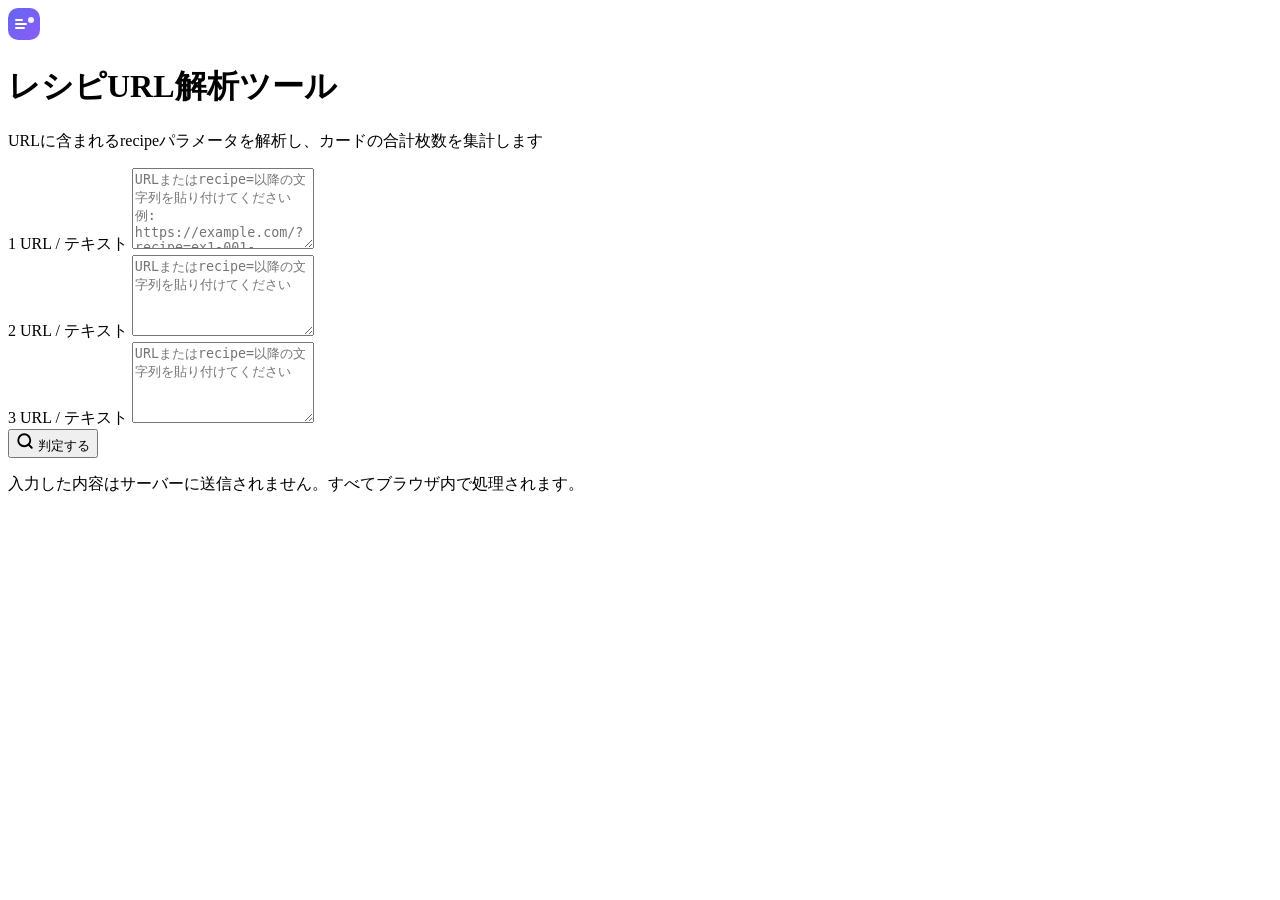
==== index.html @ e498e8b6 "Create index.html" ====
<!DOCTYPE html>
<html lang="ja">
<head>
  <meta charset="UTF-8" />
  <meta name="viewport" content="width=device-width, initial-scale=1.0" />
  <title>レシピURL解析ツール</title>
  <meta name="description" content="複数のレシピURLを入力してカード枚数を集計・解析するツールです。" />
  <link rel="preconnect" href="https://fonts.googleapis.com" />
  <link rel="preconnect" href="https://fonts.gstatic.com" crossorigin />
  <link href="https://fonts.googleapis.com/css2?family=Noto+Sans+JP:wght@400;500;700&family=Inter:wght@400;500;600;700&display=swap" rel="stylesheet" />
  <link rel="stylesheet" href="style.css" />
</head>
<body>
  <div class="bg-orb orb-1"></div>
  <div class="bg-orb orb-2"></div>
  <div class="bg-orb orb-3"></div>

  <div class="container">
    <header class="page-header">
      <div class="logo-icon">
        <svg width="32" height="32" viewBox="0 0 32 32" fill="none" xmlns="http://www.w3.org/2000/svg">
          <rect width="32" height="32" rx="10" fill="url(#grad1)"/>
          <path d="M8 12h6M8 16h10M8 20h8" stroke="white" stroke-width="2" stroke-linecap="round"/>
          <circle cx="23" cy="12" r="3" fill="white" fill-opacity="0.9"/>
          <defs>
            <linearGradient id="grad1" x1="0" y1="0" x2="32" y2="32" gradientUnits="userSpaceOnUse">
              <stop stop-color="#6366f1"/>
              <stop offset="1" stop-color="#8b5cf6"/>
            </linearGradient>
          </defs>
        </svg>
      </div>
      <div>
        <h1 class="page-title">レシピURL解析ツール</h1>
        <p class="page-subtitle">URLに含まれるrecipeパラメータを解析し、カードの合計枚数を集計します</p>
      </div>
    </header>

    <main class="card">
      <form id="analyzeForm" novalidate>
        <div class="input-group">
          <label class="input-label" for="url1">
            <span class="label-num">1</span>
            URL / テキスト
          </label>
          <textarea
            id="url1"
            class="textarea"
            placeholder="URLまたはrecipe=以降の文字列を貼り付けてください&#10;例: https://example.com/?recipe=ex1-001-p12_ex2-003-p23"
            rows="5"
            spellcheck="false"
          ></textarea>
        </div>

        <div class="input-group">
          <label class="input-label" for="url2">
            <span class="label-num">2</span>
            URL / テキスト
          </label>
          <textarea
            id="url2"
            class="textarea"
            placeholder="URLまたはrecipe=以降の文字列を貼り付けてください"
            rows="5"
            spellcheck="false"
          ></textarea>
        </div>

        <div class="input-group">
          <label class="input-label" for="url3">
            <span class="label-num">3</span>
            URL / テキスト
          </label>
          <textarea
            id="url3"
            class="textarea"
            placeholder="URLまたはrecipe=以降の文字列を貼り付けてください"
            rows="5"
            spellcheck="false"
          ></textarea>
        </div>

        <div class="error-msg" id="errorMsg" role="alert" aria-live="polite"></div>

        <button type="submit" class="btn-primary" id="analyzeBtn">
          <svg width="18" height="18" viewBox="0 0 24 24" fill="none" stroke="currentColor" stroke-width="2.5" stroke-linecap="round" stroke-linejoin="round">
            <circle cx="11" cy="11" r="8"/>
            <path d="m21 21-4.35-4.35"/>
          </svg>
          判定する
        </button>
      </form>
    </main>

    <footer class="page-footer">
      <p>入力した内容はサーバーに送信されません。すべてブラウザ内で処理されます。</p>
    </footer>
  </div>

  <script>
    document.getElementById('analyzeForm').addEventListener('submit', function (e) {
      e.preventDefault();

      const inputs = [
        document.getElementById('url1').value.trim(),
        document.getElementById('url2').value.trim(),
        document.getElementById('url3').value.trim(),
      ];

      const nonEmpty = inputs.filter(v => v.length > 0);
      const errorEl = document.getElementById('errorMsg');

      if (nonEmpty.length === 0) {
        errorEl.textContent = '少なくとも1つのURLまたはテキストを入力してください。';
        errorEl.classList.add('visible');
        return;
      }

      errorEl.classList.remove('visible');

      // Store inputs in sessionStorage and navigate
      sessionStorage.setItem('recipeInputs', JSON.stringify(inputs));
      window.location.href = 'result.html';
    });

    // Clear any previous results
    sessionStorage.removeItem('recipeInputs');
  </script>
</body>
</html>
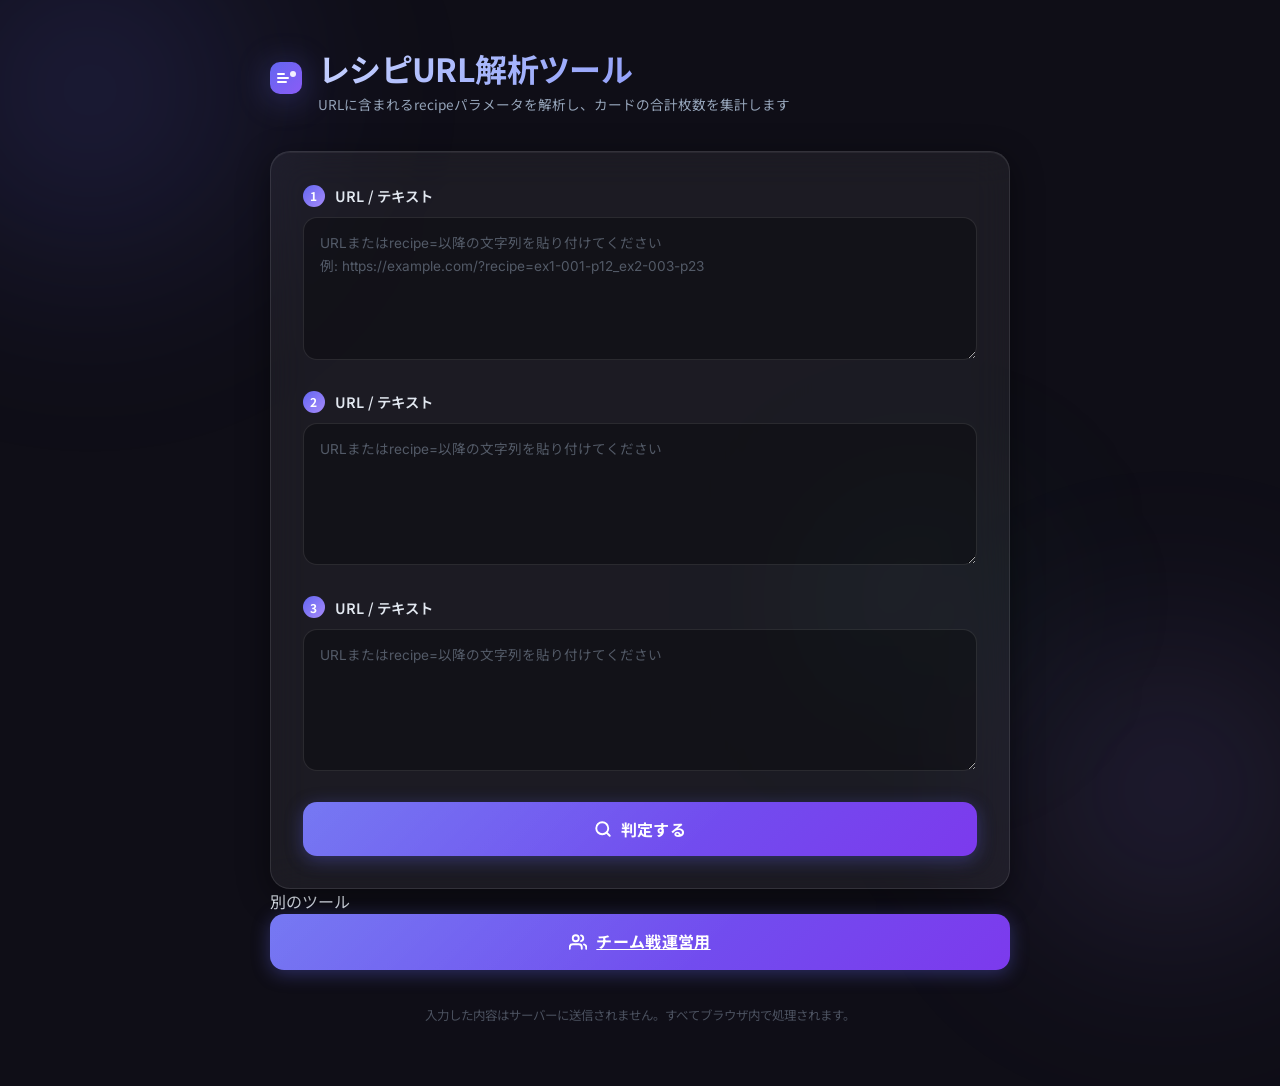
==== commit 4453891b: "Update index.html" ====
--- a/index.html
+++ b/index.html
@@ -92,6 +92,19 @@
       </form>
     </main>
 
+    <div class="tool-nav">
+      <p class="tool-nav-label">別のツール</p>
+      <a href="team.html" class="btn-primary btn-primary--team btn-team-link" id="teamNavLink">
+        <svg width="18" height="18" viewBox="0 0 24 24" fill="none" stroke="currentColor" stroke-width="2.5" stroke-linecap="round" stroke-linejoin="round">
+          <path d="M17 21v-2a4 4 0 0 0-4-4H5a4 4 0 0 0-4 4v2"/>
+          <circle cx="9" cy="7" r="4"/>
+          <path d="M23 21v-2a4 4 0 0 0-3-3.87"/>
+          <path d="M16 3.13a4 4 0 0 1 0 7.75"/>
+        </svg>
+        チーム戦運営用
+      </a>
+    </div>
+
     <footer class="page-footer">
       <p>入力した内容はサーバーに送信されません。すべてブラウザ内で処理されます。</p>
     </footer>
--- a/style.css
+++ b/style.css
@@ -0,0 +1,492 @@
+/* ===== Reset & Base ===== */
+*, *::before, *::after {
+  box-sizing: border-box;
+  margin: 0;
+  padding: 0;
+}
+
+:root {
+  --color-bg: #0f0e17;
+  --color-surface: rgba(255, 255, 255, 0.055);
+  --color-surface-hover: rgba(255, 255, 255, 0.09);
+  --color-border: rgba(255, 255, 255, 0.1);
+  --color-primary: #6366f1;
+  --color-primary-light: #818cf8;
+  --color-primary-glow: rgba(99, 102, 241, 0.35);
+  --color-accent: #a78bfa;
+  --color-text: #e2e8f0;
+  --color-text-muted: #94a3b8;
+  --color-high: #f59e0b;
+  --color-high-bg: rgba(245, 158, 11, 0.12);
+  --color-high-border: rgba(245, 158, 11, 0.35);
+  --color-success: #34d399;
+  --color-error: #f87171;
+  --color-error-bg: rgba(248, 113, 113, 0.1);
+  --radius-sm: 8px;
+  --radius-md: 14px;
+  --radius-lg: 20px;
+  --shadow-card: 0 8px 32px rgba(0, 0, 0, 0.45), 0 1px 0 rgba(255,255,255,0.06) inset;
+  --font-main: 'Noto Sans JP', 'Inter', sans-serif;
+  --transition: 0.22s cubic-bezier(0.4, 0, 0.2, 1);
+}
+
+html {
+  scroll-behavior: smooth;
+}
+
+body {
+  font-family: var(--font-main);
+  background-color: var(--color-bg);
+  color: var(--color-text);
+  min-height: 100vh;
+  position: relative;
+  overflow-x: hidden;
+  line-height: 1.6;
+}
+
+/* ===== Background Orbs ===== */
+.bg-orb {
+  position: fixed;
+  border-radius: 50%;
+  filter: blur(90px);
+  pointer-events: none;
+  z-index: 0;
+  animation: floatOrb 12s ease-in-out infinite alternate;
+}
+
+.orb-1 {
+  width: 500px;
+  height: 500px;
+  background: radial-gradient(circle, rgba(99,102,241,0.22) 0%, transparent 70%);
+  top: -160px;
+  left: -160px;
+  animation-duration: 14s;
+}
+
+.orb-2 {
+  width: 420px;
+  height: 420px;
+  background: radial-gradient(circle, rgba(167,139,250,0.18) 0%, transparent 70%);
+  bottom: -100px;
+  right: -100px;
+  animation-duration: 11s;
+  animation-delay: -4s;
+}
+
+.orb-3 {
+  width: 300px;
+  height: 300px;
+  background: radial-gradient(circle, rgba(52,211,153,0.1) 0%, transparent 70%);
+  top: 50%;
+  left: 60%;
+  animation-duration: 16s;
+  animation-delay: -7s;
+}
+
+@keyframes floatOrb {
+  0% { transform: translate(0, 0) scale(1); }
+  100% { transform: translate(30px, 20px) scale(1.08); }
+}
+
+/* ===== Layout ===== */
+.container {
+  position: relative;
+  z-index: 1;
+  max-width: 780px;
+  margin: 0 auto;
+  padding: 48px 20px 60px;
+}
+
+/* ===== Header ===== */
+.page-header {
+  display: flex;
+  align-items: center;
+  gap: 16px;
+  margin-bottom: 36px;
+}
+
+.logo-icon {
+  flex-shrink: 0;
+  filter: drop-shadow(0 4px 16px var(--color-primary-glow));
+}
+
+.page-title {
+  font-size: clamp(1.4rem, 4vw, 2rem);
+  font-weight: 700;
+  background: linear-gradient(135deg, #c7d2fe 0%, #a5b4fc 40%, #818cf8 100%);
+  -webkit-background-clip: text;
+  -webkit-text-fill-color: transparent;
+  background-clip: text;
+  line-height: 1.3;
+  letter-spacing: -0.02em;
+}
+
+.page-subtitle {
+  font-size: 0.85rem;
+  color: var(--color-text-muted);
+  margin-top: 4px;
+}
+
+/* ===== Card ===== */
+.card {
+  background: var(--color-surface);
+  backdrop-filter: blur(18px);
+  -webkit-backdrop-filter: blur(18px);
+  border: 1px solid var(--color-border);
+  border-radius: var(--radius-lg);
+  padding: 32px;
+  box-shadow: var(--shadow-card);
+}
+
+/* ===== Input Group ===== */
+.input-group {
+  margin-bottom: 24px;
+}
+
+.input-label {
+  display: flex;
+  align-items: center;
+  gap: 10px;
+  font-size: 0.9rem;
+  font-weight: 600;
+  color: var(--color-text);
+  margin-bottom: 10px;
+  letter-spacing: 0.01em;
+}
+
+.label-num {
+  display: inline-flex;
+  align-items: center;
+  justify-content: center;
+  width: 22px;
+  height: 22px;
+  background: linear-gradient(135deg, var(--color-primary), var(--color-accent));
+  border-radius: 50%;
+  font-size: 0.75rem;
+  font-weight: 700;
+  color: #fff;
+  flex-shrink: 0;
+}
+
+.textarea {
+  width: 100%;
+  background: rgba(0, 0, 0, 0.3);
+  border: 1px solid var(--color-border);
+  border-radius: var(--radius-md);
+  color: var(--color-text);
+  font-family: 'Inter', 'Noto Sans JP', monospace;
+  font-size: 0.85rem;
+  line-height: 1.65;
+  padding: 14px 16px;
+  resize: vertical;
+  transition: border-color var(--transition), box-shadow var(--transition), background var(--transition);
+  outline: none;
+  min-height: 110px;
+}
+
+.textarea::placeholder {
+  color: rgba(148, 163, 184, 0.5);
+}
+
+.textarea:focus {
+  border-color: var(--color-primary-light);
+  background: rgba(0, 0, 0, 0.45);
+  box-shadow: 0 0 0 3px var(--color-primary-glow);
+}
+
+/* ===== Error ===== */
+.error-msg {
+  display: none;
+  background: var(--color-error-bg);
+  border: 1px solid rgba(248,113,113,0.3);
+  border-radius: var(--radius-sm);
+  color: var(--color-error);
+  font-size: 0.85rem;
+  padding: 10px 14px;
+  margin-bottom: 20px;
+}
+
+.error-msg.visible {
+  display: block;
+}
+
+/* ===== Buttons ===== */
+.btn-primary {
+  display: flex;
+  align-items: center;
+  justify-content: center;
+  gap: 9px;
+  width: 100%;
+  padding: 15px 24px;
+  background: linear-gradient(135deg, var(--color-primary) 0%, #7c3aed 100%);
+  color: #fff;
+  font-family: var(--font-main);
+  font-size: 1rem;
+  font-weight: 700;
+  border: none;
+  border-radius: var(--radius-md);
+  cursor: pointer;
+  transition: transform var(--transition), box-shadow var(--transition), filter var(--transition);
+  box-shadow: 0 4px 18px var(--color-primary-glow);
+  letter-spacing: 0.02em;
+  position: relative;
+  overflow: hidden;
+}
+
+.btn-primary::after {
+  content: '';
+  position: absolute;
+  inset: 0;
+  background: linear-gradient(135deg, rgba(255,255,255,0.12) 0%, transparent 60%);
+  pointer-events: none;
+}
+
+.btn-primary:hover {
+  transform: translateY(-2px);
+  box-shadow: 0 8px 28px var(--color-primary-glow);
+  filter: brightness(1.1);
+}
+
+.btn-primary:active {
+  transform: translateY(0);
+  filter: brightness(0.95);
+}
+
+.back-wrap {
+  margin-top: 24px;
+  display: flex;
+  justify-content: center;
+}
+
+.btn-back {
+  display: inline-flex;
+  align-items: center;
+  gap: 8px;
+  padding: 11px 22px;
+  background: var(--color-surface);
+  border: 1px solid var(--color-border);
+  border-radius: var(--radius-md);
+  color: var(--color-text-muted);
+  font-size: 0.9rem;
+  font-weight: 500;
+  text-decoration: none;
+  transition: background var(--transition), color var(--transition), border-color var(--transition), transform var(--transition);
+  backdrop-filter: blur(10px);
+}
+
+.btn-back:hover {
+  background: var(--color-surface-hover);
+  color: var(--color-text);
+  border-color: rgba(255,255,255,0.2);
+  transform: translateY(-1px);
+}
+
+/* ===== Result Sections ===== */
+.result-section {
+  margin-bottom: 20px;
+}
+
+.section-title {
+  display: flex;
+  align-items: center;
+  gap: 10px;
+  font-size: 1.05rem;
+  font-weight: 700;
+  color: var(--color-text);
+  margin-bottom: 20px;
+  padding-bottom: 14px;
+  border-bottom: 1px solid var(--color-border);
+}
+
+.section-icon {
+  font-size: 1.1rem;
+}
+
+/* ===== Table ===== */
+.table-wrap {
+  overflow-x: auto;
+  border-radius: var(--radius-sm);
+  border: 1px solid var(--color-border);
+}
+
+.result-table {
+  width: 100%;
+  border-collapse: collapse;
+  font-size: 0.875rem;
+}
+
+.result-table thead tr {
+  background: rgba(99,102,241,0.12);
+}
+
+.result-table th {
+  padding: 12px 16px;
+  font-size: 0.78rem;
+  font-weight: 700;
+  text-transform: uppercase;
+  letter-spacing: 0.07em;
+  color: var(--color-primary-light);
+  text-align: left;
+  border-bottom: 1px solid var(--color-border);
+}
+
+.result-table th.col-count,
+.result-table td.col-count {
+  text-align: center;
+  width: 100px;
+}
+
+.result-table tbody tr {
+  border-bottom: 1px solid rgba(255,255,255,0.05);
+  transition: background var(--transition);
+}
+
+.result-table tbody tr:last-child {
+  border-bottom: none;
+}
+
+.result-table tbody tr:hover {
+  background: rgba(255,255,255,0.04);
+}
+
+.result-table tbody tr.high-count {
+  background: var(--color-high-bg);
+  border-bottom: 1px solid rgba(245,158,11,0.1);
+}
+
+.result-table tbody tr.high-count:hover {
+  background: rgba(245,158,11,0.18);
+}
+
+.result-table td {
+  padding: 11px 16px;
+  color: var(--color-text);
+}
+
+.card-name {
+  font-family: 'Inter', monospace;
+  font-size: 0.875rem;
+  letter-spacing: 0.01em;
+}
+
+.count-badge {
+  display: inline-flex;
+  align-items: center;
+  justify-content: center;
+  min-width: 32px;
+  padding: 3px 10px;
+  border-radius: 999px;
+  background: rgba(255,255,255,0.08);
+  font-weight: 700;
+  font-size: 0.875rem;
+  color: var(--color-text);
+}
+
+.count-badge.high-count {
+  background: var(--color-high-bg);
+  border: 1px solid var(--color-high-border);
+  color: var(--color-high);
+}
+
+/* ===== High Card List ===== */
+.high-card-list {
+  list-style: none;
+  display: flex;
+  flex-direction: column;
+  gap: 10px;
+}
+
+.high-card-item {
+  display: flex;
+  align-items: center;
+  justify-content: space-between;
+  padding: 14px 18px;
+  background: var(--color-high-bg);
+  border: 1px solid var(--color-high-border);
+  border-radius: var(--radius-md);
+  gap: 12px;
+  animation: slideIn 0.3s ease both;
+}
+
+.high-card-item:nth-child(2) { animation-delay: 0.05s; }
+.high-card-item:nth-child(3) { animation-delay: 0.1s; }
+.high-card-item:nth-child(4) { animation-delay: 0.15s; }
+.high-card-item:nth-child(5) { animation-delay: 0.2s; }
+
+@keyframes slideIn {
+  from { opacity: 0; transform: translateY(10px); }
+  to   { opacity: 1; transform: translateY(0); }
+}
+
+.high-card-name {
+  font-family: 'Inter', monospace;
+  font-size: 0.9rem;
+  font-weight: 600;
+  color: var(--color-text);
+  word-break: break-all;
+}
+
+.high-card-count {
+  flex-shrink: 0;
+  font-size: 1rem;
+  font-weight: 700;
+  color: var(--color-high);
+  background: rgba(245,158,11,0.15);
+  padding: 4px 12px;
+  border-radius: 999px;
+  border: 1px solid var(--color-high-border);
+}
+
+/* ===== No data / Info msg ===== */
+.no-data-msg {
+  text-align: center;
+  color: var(--color-text-muted);
+  font-size: 0.9rem;
+  padding: 24px 0 8px;
+}
+
+.no-high {
+  background: rgba(255,255,255,0.04);
+  border: 1px dashed var(--color-border);
+  border-radius: var(--radius-md);
+  padding: 18px 24px !important;
+  color: var(--color-text-muted);
+}
+
+/* ===== Footer ===== */
+.page-footer {
+  margin-top: 36px;
+  text-align: center;
+  font-size: 0.78rem;
+  color: rgba(148,163,184,0.45);
+}
+
+/* ===== Responsive ===== */
+@media (max-width: 600px) {
+  .container {
+    padding: 28px 14px 48px;
+  }
+
+  .card {
+    padding: 22px 18px;
+  }
+
+  .page-header {
+    gap: 12px;
+    margin-bottom: 24px;
+  }
+
+  .logo-icon svg {
+    width: 26px;
+    height: 26px;
+  }
+
+  .result-table th,
+  .result-table td {
+    padding: 10px 12px;
+  }
+
+  .high-card-item {
+    padding: 12px 14px;
+  }
+}
